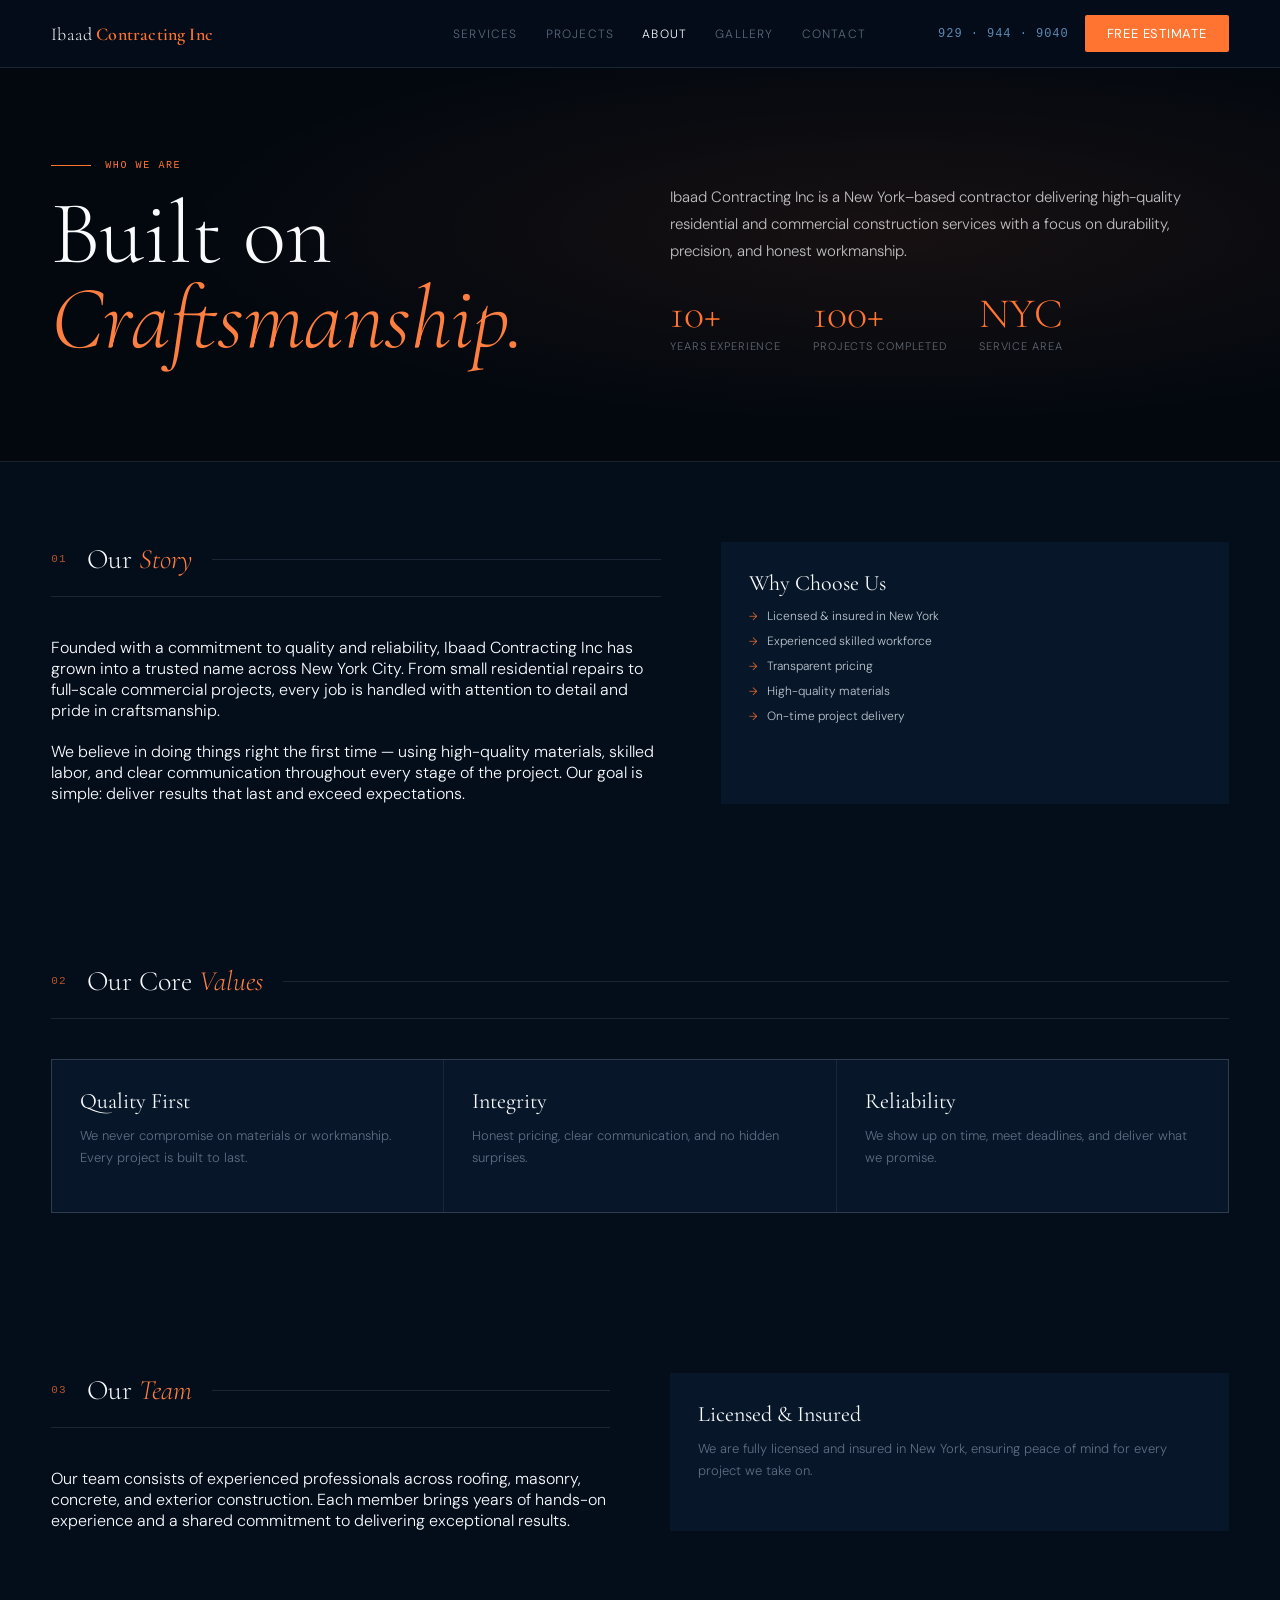
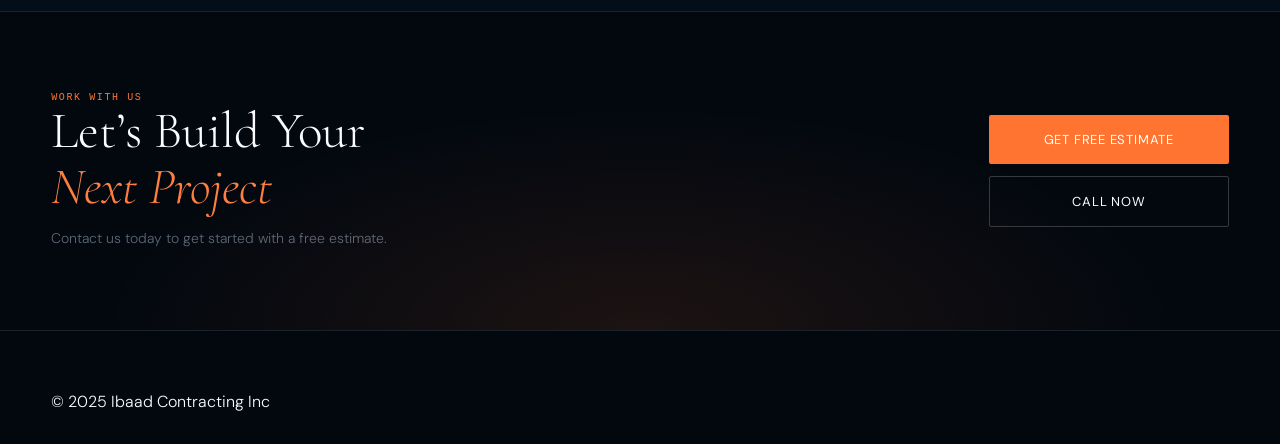
==== About.html @ 02fe4dc3 "other pages" ====
<!DOCTYPE html>
<html lang="en">
<head>
    <meta charset="UTF-8">
    <meta name="viewport" content="width=device-width, initial-scale=1.0">
    <title>About — Ibaad Contracting Inc</title>

    <!-- Fonts -->
    <link href="https://fonts.googleapis.com/css2?family=Cormorant+Garamond:wght@300;400;500;600&family=DM+Sans:wght@300;400;500&display=swap" rel="stylesheet">

    <!-- Icons -->
    <link rel="stylesheet" href="https://cdnjs.cloudflare.com/ajax/libs/font-awesome/6.5.0/css/all.min.css">

    <!-- Reuse styles -->
    <link rel="stylesheet" href="css/services.css">
</head>

<body>

<div id="progress"></div>

<!-- NAV -->
<nav>
    <div class="nav-i">
        <a href="index.html" class="logo">
            <span class="lt">Ibaad <b>Contracting Inc</b></span>
        </a>

        <div class="nav-links">
            <a href="services.html">Services</a>
            <a href="#">Projects</a>
            <a href="about.html" class="active">About</a>
            <a href="gallery.html">Gallery</a>
            <a href="contact.html">Contact</a>
        </div>

        <div class="nav-r">
            <a href="tel:9299449040" class="nav-tel">929 · 944 · 9040</a>
            <a href="contact.html" class="btn btn-p">Free Estimate</a>
        </div>
    </div>
</nav>

<!-- HERO -->
<section class="page-hero">
    <div class="page-hero-in">
        <div>
            <div class="ph-kicker">
                <div class="ph-kicker-line"></div>
                <span class="eyebrow">Who We Are</span>
            </div>
            <h1>Built on<br><em>Craftsmanship.</em></h1>
        </div>

        <div class="ph-right">
            <p>Ibaad Contracting Inc is a New York–based contractor delivering high-quality residential and commercial construction services with a focus on durability, precision, and honest workmanship.</p>

            <div class="ph-stats">
                <div>
                    <div class="ph-stat-n">10+</div>
                    <div class="ph-stat-l">Years Experience</div>
                </div>
                <div>
                    <div class="ph-stat-n">100+</div>
                    <div class="ph-stat-l">Projects Completed</div>
                </div>
                <div>
                    <div class="ph-stat-n">NYC</div>
                    <div class="ph-stat-l">Service Area</div>
                </div>
            </div>
        </div>
    </div>
</section>

<!-- STORY -->
<section class="svc-section">
    <div class="svc-in" style="display:grid;grid-template-columns:1.2fr 1fr;gap:60px">

        <div>
            <div class="cat-hdr">
                <span class="cat-num">01</span>
                <h2 class="cat-title">Our <em>Story</em></h2>
                <div class="cat-line"></div>
            </div>

            <p style="margin-bottom:20px">
                Founded with a commitment to quality and reliability, Ibaad Contracting Inc has grown into a trusted name across New York City. From small residential repairs to full-scale commercial projects, every job is handled with attention to detail and pride in craftsmanship.
            </p>

            <p>
                We believe in doing things right the first time — using high-quality materials, skilled labor, and clear communication throughout every stage of the project. Our goal is simple: deliver results that last and exceed expectations.
            </p>
        </div>

        <div class="svc-card">
            <div class="svc-body">
                <h3>Why Choose Us</h3>
                <div class="svc-bullets">
                    <div class="svc-bullet">Licensed & insured in New York</div>
                    <div class="svc-bullet">Experienced skilled workforce</div>
                    <div class="svc-bullet">Transparent pricing</div>
                    <div class="svc-bullet">High-quality materials</div>
                    <div class="svc-bullet">On-time project delivery</div>
                </div>
            </div>
        </div>

    </div>
</section>

<!-- VALUES -->
<section class="svc-section">
    <div class="svc-in">

        <div class="cat-hdr">
            <span class="cat-num">02</span>
            <h2 class="cat-title">Our Core <em>Values</em></h2>
            <div class="cat-line"></div>
        </div>

        <div class="svc-grid" style="grid-template-columns: repeat(3,1fr)">

            <div class="svc-card">
                <div class="svc-body">
                    <h3>Quality First</h3>
                    <p>We never compromise on materials or workmanship. Every project is built to last.</p>
                </div>
            </div>

            <div class="svc-card">
                <div class="svc-body">
                    <h3>Integrity</h3>
                    <p>Honest pricing, clear communication, and no hidden surprises.</p>
                </div>
            </div>

            <div class="svc-card">
                <div class="svc-body">
                    <h3>Reliability</h3>
                    <p>We show up on time, meet deadlines, and deliver what we promise.</p>
                </div>
            </div>

        </div>

    </div>
</section>

<!-- TEAM / TRUST -->
<section class="svc-section">
    <div class="svc-in" style="display:grid;grid-template-columns:1fr 1fr;gap:60px">

        <div>
            <div class="cat-hdr">
                <span class="cat-num">03</span>
                <h2 class="cat-title">Our <em>Team</em></h2>
                <div class="cat-line"></div>
            </div>

            <p>
                Our team consists of experienced professionals across roofing, masonry, concrete, and exterior construction. Each member brings years of hands-on experience and a shared commitment to delivering exceptional results.
            </p>
        </div>

        <div class="svc-card">
            <div class="svc-body">
                <h3>Licensed & Insured</h3>
                <p>We are fully licensed and insured in New York, ensuring peace of mind for every project we take on.</p>
            </div>
        </div>

    </div>
</section>

<!-- CTA -->
<section class="cta-strip">
    <div class="cta-strip-in">
        <div>
            <div class="eyebrow">Work With Us</div>
            <h2>Let’s Build Your<br><em>Next Project</em></h2>
            <p>Contact us today to get started with a free estimate.</p>
        </div>

        <div class="cta-strip-acts">
            <a href="contact.html" class="btn btn-p">Get Free Estimate</a>
            <a href="tel:9299449040" class="btn btn-ghost">Call Now</a>
        </div>
    </div>
</section>

<!-- FOOTER -->
<footer>
    <div class="foot-in">
        <div class="foot-bot">
            <span>© 2025 Ibaad Contracting Inc</span>
        </div>
    </div>
</footer>

<script src="js/services.js"></script>

</body>
</html>
---- css/services.css ----
:root {
            --obs: #03080F;
            --nd: #040D1A;
            --nm: #071628;
            --ns: #0A1E35;
            --nc: #0C2340;
            --nb: rgba(10, 80, 180, 0.18);
            --bv: #ff7430;
            --bm: #ff7530ea;
            --bp: #ed6724;
            --bg: rgba(10, 95, 255, 0.12);
            --gv: #ff7f40;
            --gm: #ed6724;
            --gg: rgba(0, 200, 150, 0.10);
            --w: #FAFCFF;
            --wd: rgba(240, 248, 255, 0.78);
            --wm: rgba(200, 220, 245, 0.45);
            --wf: rgba(180, 210, 240, 0.13);
            --lb: #5E8AB4;
            --serif: 'Cormorant Garamond', Georgia, serif;
            --sans: 'DM Sans', sans-serif;
            --mono: 'DM Mono', monospace;
            --gut: clamp(20px, 4vw, 72px);
            --max: 1400px;
        }

        *, *::before, *::after { box-sizing: border-box; margin: 0; padding: 0; }

        html { scroll-behavior: smooth; }

        body {
            background: var(--nd);
            color: var(--w);
            font-family: var(--sans);
            font-weight: 300;
            overflow-x: hidden;
        }

        /* ── PROGRESS ── */
        #progress {
            position: fixed; top: 0; left: 0; height: 2px;
            background: linear-gradient(90deg, var(--bv), var(--gv));
            z-index: 9999; width: 0; transition: width .1s;
        }

        /* ── NAV ── */
        nav {
            position: fixed; top: 0; left: 0; right: 0; z-index: 100;
            padding: 0 var(--gut);
            background: rgba(4, 13, 26, 0.85);
            backdrop-filter: blur(18px);
            border-bottom: 1px solid var(--wf);
            height: 68px; display: flex; align-items: center;
        }
        .nav-i {
            width: 100%; max-width: var(--max); margin: 0 auto;
            display: flex; align-items: center; gap: 40px;
        }
        .logo { text-decoration: none; }
        .lt { font-family: var(--serif); font-size: 18px; color: var(--w); letter-spacing: .01em; }
        .lt b { font-weight: 600; color: var(--bv); }
        .nav-links { display: flex; gap: 28px; margin-left: auto; }
        .nav-links a {
            font-size: 12px; letter-spacing: .1em; text-transform: uppercase;
            color: var(--wm); text-decoration: none; transition: color .2s;
        }
        .nav-links a:hover, .nav-links a.active { color: var(--w); }
        .nav-r { display: flex; align-items: center; gap: 16px; margin-left: 32px; }
        .nav-tel { font-family: var(--mono); font-size: 12px; color: var(--lb); text-decoration: none; letter-spacing: .08em; }
        .btn {
            display: inline-flex; align-items: center; gap: 8px;
            text-decoration: none; font-family: var(--sans); font-size: 13px;
            font-weight: 400; letter-spacing: .06em; text-transform: uppercase;
            border-radius: 2px; transition: all .25s; cursor: pointer; border: none;
        }
        .btn-p {
            background: var(--bv); color: #fff; padding: 10px 22px;
        }
        .btn-p:hover { background: var(--bp); transform: translateY(-1px); }
        .btn-ghost {
            background: transparent; color: var(--w);
            border: 1px solid rgba(255,255,255,0.2); padding: 10px 22px;
        }
        .btn-ghost:hover { border-color: var(--bv); color: var(--bv); }
        .arr::after { content: '→'; }

        /* ── PAGE HERO ── */
        .page-hero {
            position: relative; padding: 160px var(--gut) 100px;
            background: var(--obs); overflow: hidden;
            border-bottom: 1px solid var(--wf);
        }
        .page-hero::before {
            content: ''; position: absolute; inset: 0;
            background: radial-gradient(ellipse 80% 60% at 70% 50%, rgba(255,116,48,.08) 0%, transparent 70%);
        }
        .page-hero-in {
            max-width: var(--max); margin: 0 auto;
            display: grid; grid-template-columns: 1fr 1fr; gap: 60px; align-items: end;
        }
        .ph-kicker {
            display: flex; align-items: center; gap: 14px; margin-bottom: 20px;
        }
        .ph-kicker-line { width: 40px; height: 1px; background: var(--bv); }
        .eyebrow {
            font-family: var(--mono); font-size: 10px; letter-spacing: .16em;
            text-transform: uppercase; color: var(--bv);
        }
        .page-hero h1 {
            font-family: var(--serif); font-size: clamp(52px, 7vw, 96px);
            font-weight: 300; line-height: .95; color: var(--w);
        }
        .page-hero h1 em { font-style: italic; color: var(--gv); }
        .ph-right { padding-bottom: 8px; }
        .ph-right p { font-size: 15px; color: var(--wd); line-height: 1.8; margin-bottom: 28px; }
        .ph-stats { display: flex; gap: 32px; }
        .ph-stat-n {
            font-family: var(--serif); font-size: 42px; font-weight: 300; color: var(--bv); line-height: 1;
        }
        .ph-stat-l { font-size: 11px; color: var(--wm); letter-spacing: .08em; text-transform: uppercase; margin-top: 4px; }

        /* ── TICKER ── */
        .ticker {
            background: var(--nm); overflow: hidden; padding: 14px 0;
            border-top: 1px solid var(--wf); border-bottom: 1px solid var(--wf);
        }
        .t-track {
            display: flex; gap: 0; white-space: nowrap;
            animation: ticker 40s linear infinite;
            width: max-content;
        }
        .ticker:hover .t-track { animation-play-state: paused; }
        @keyframes ticker { 0% { transform: translateX(0); } 100% { transform: translateX(-50%); } }
        .t-item {
            display: inline-flex; align-items: center; gap: 0;
            font-family: var(--mono); font-size: 11px; letter-spacing: .1em;
            text-transform: uppercase; color: var(--wm); padding: 0 24px;
        }
        .td { width: 4px; height: 4px; background: var(--bv); border-radius: 50%; margin-right: 24px; flex-shrink: 0; }
        .tg { color: var(--bv); }

        /* ── FILTER BAR ── */
        .filter-bar {
            background: var(--nm); padding: 28px var(--gut);
            border-bottom: 1px solid var(--wf); position: sticky; top: 68px; z-index: 50;
        }
        .filter-in {
            max-width: var(--max); margin: 0 auto;
            display: flex; align-items: center; gap: 12px; flex-wrap: wrap;
        }
        .filter-lbl {
            font-family: var(--mono); font-size: 10px; letter-spacing: .12em;
            text-transform: uppercase; color: var(--wm); margin-right: 8px;
        }
        .filter-btn {
            background: transparent; border: 1px solid var(--wf); color: var(--wm);
            font-family: var(--mono); font-size: 10px; letter-spacing: .1em;
            text-transform: uppercase; padding: 7px 16px; border-radius: 2px;
            cursor: pointer; transition: all .2s;
        }
        .filter-btn:hover, .filter-btn.active {
            background: var(--bv); border-color: var(--bv); color: #fff;
        }

        /* ── SERVICES GRID ── */
        .svc-section { padding: 80px var(--gut); }
        .svc-in { max-width: var(--max); margin: 0 auto; }

        .svc-category {
            margin-bottom: 80px; opacity: 0; transform: translateY(30px);
            transition: opacity .7s ease, transform .7s ease;
        }
        .svc-category.visible { opacity: 1; transform: translateY(0); }
        .svc-category.hidden { display: none; }

        .cat-hdr {
            display: flex; align-items: center; gap: 20px; margin-bottom: 40px;
            padding-bottom: 20px; border-bottom: 1px solid var(--wf);
        }
        .cat-num {
            font-family: var(--mono); font-size: 11px; color: var(--bv);
            letter-spacing: .1em; opacity: .7;
        }
        .cat-title {
            font-family: var(--serif); font-size: 28px; font-weight: 300; color: var(--w);
        }
        .cat-title em { font-style: italic; color: var(--gv); }
        .cat-line { flex: 1; height: 1px; background: var(--wf); }

        /* ── SERVICE CARDS ── */
        .svc-grid {
            display: grid; grid-template-columns: repeat(3, 1fr); gap: 1px;
            background: var(--wf); border: 1px solid var(--wf);
        }
        .svc-card {
            background: var(--nm); position: relative; overflow: hidden;
            transition: background .3s; cursor: default;
        }
        .svc-card:hover { background: var(--ns); }
        .svc-card:hover .svc-photo { transform: scale(1.05); opacity: 1; }
        .svc-card:hover .svc-card-overlay { opacity: 1; }
        .svc-card:hover .svc-cta-row { opacity: 1; transform: translateY(0); }

        .svc-photo-wrap {
            position: relative; height: 200px; overflow: hidden;
        }
        .svc-photo {
            width: 100%; height: 100%; background-size: cover; background-position: center;
            transition: transform .6s ease, opacity .4s;
            opacity: .85;
            background-color: var(--ns);
        }
        .svc-photo-fallback {
            width: 100%; height: 100%; display: flex; align-items: center; justify-content: center;
            background: linear-gradient(135deg, var(--ns) 0%, var(--nc) 100%);
        }
        .svc-photo-fallback svg {
            width: 48px; height: 48px; stroke: var(--bv); stroke-width: 1; fill: none; opacity: .4;
        }
        .svc-card-overlay {
            position: absolute; inset: 0;
            background: linear-gradient(to top, rgba(4,13,26,.9) 0%, rgba(4,13,26,.3) 60%, transparent 100%);
            opacity: .7; transition: opacity .3s;
        }
        .svc-badge {
            position: absolute; top: 16px; left: 16px;
            font-family: var(--mono); font-size: 10px; letter-spacing: .1em;
            text-transform: uppercase; color: var(--bv);
            background: rgba(4,13,26,.85); border: 1px solid rgba(255,116,48,.3);
            padding: 4px 10px; border-radius: 2px;
        }

        .svc-body { padding: 28px 28px 24px; }
        .svc-icon-row { display: flex; align-items: center; gap: 14px; margin-bottom: 16px; }
        .svc-ico {
            width: 36px; height: 36px; display: flex; align-items: center; justify-content: center;
            border: 1px solid rgba(255,116,48,.25); border-radius: 2px; flex-shrink: 0;
        }
        .svc-ico svg { width: 18px; height: 18px; stroke: var(--bv); stroke-width: 1.5; fill: none; }
        .svc-no-label {
            font-family: var(--mono); font-size: 10px; color: var(--wm); letter-spacing: .1em;
        }
        .svc-card h3 {
            font-family: var(--serif); font-size: 22px; font-weight: 400; color: var(--w);
            line-height: 1.2; margin-bottom: 10px;
        }
        .svc-card p { font-size: 13px; color: var(--wm); line-height: 1.75; margin-bottom: 18px; }

        .svc-bullets { margin-bottom: 18px; }
        .svc-bullet {
            display: flex; align-items: flex-start; gap: 10px;
            font-size: 12px; color: var(--wd); line-height: 1.6; margin-bottom: 6px;
        }
        .svc-bullet::before {
            content: '→'; color: var(--bv); font-size: 11px; flex-shrink: 0; margin-top: 1px;
        }

        .svc-tags { display: flex; flex-wrap: wrap; gap: 6px; margin-bottom: 20px; }
        .svc-tag {
            font-family: var(--mono); font-size: 9px; letter-spacing: .08em;
            text-transform: uppercase; color: var(--wm);
            border: 1px solid var(--wf); padding: 4px 10px; border-radius: 2px;
        }

        .svc-cta-row {
            display: flex; align-items: center; justify-content: space-between;
            border-top: 1px solid var(--wf); padding-top: 18px;
            opacity: 0; transform: translateY(6px); transition: all .3s ease;
        }
        .svc-card:hover .svc-cta-row { opacity: 1; transform: translateY(0); }
        .svc-cta-link {
            font-family: var(--mono); font-size: 10px; letter-spacing: .1em;
            text-transform: uppercase; color: var(--bv); text-decoration: none;
            display: flex; align-items: center; gap: 6px; transition: gap .2s;
        }
        .svc-cta-link:hover { gap: 10px; }
        .svc-avail { font-size: 10px; color: var(--wm); }
        .svc-avail span { color: #4ade80; }

        /* ── FEATURED LARGE CARD ── */
        .svc-grid.featured { grid-template-columns: 1fr 1fr; }
        .svc-card.large .svc-photo-wrap { height: 300px; }

        /* ── PROCESS STRIP ── */
        .proc-strip {
            background: var(--obs); padding: 80px var(--gut);
            border-top: 1px solid var(--wf); border-bottom: 1px solid var(--wf);
        }
        .proc-strip-in {
            max-width: var(--max); margin: 0 auto;
        }
        .proc-strip-hdr {
            text-align: center; margin-bottom: 60px;
        }
        .proc-strip-hdr h2 {
            font-family: var(--serif); font-size: clamp(36px, 4vw, 56px);
            font-weight: 300; color: var(--w); margin-top: 12px;
        }
        .proc-strip-hdr h2 em { font-style: italic; color: var(--gv); }
        .proc-steps {
            display: grid; grid-template-columns: repeat(5, 1fr); gap: 0;
            position: relative;
        }
        .proc-steps::before {
            content: ''; position: absolute; top: 24px; left: 10%; right: 10%;
            height: 1px; background: linear-gradient(90deg, transparent, var(--wf) 20%, var(--bv) 50%, var(--wf) 80%, transparent);
        }
        .proc-step-item {
            display: flex; flex-direction: column; align-items: center;
            text-align: center; padding: 0 20px;
        }
        .proc-node-wrap {
            width: 48px; height: 48px; border-radius: 50%;
            border: 1px solid var(--wf); background: var(--nd);
            display: flex; align-items: center; justify-content: center;
            margin-bottom: 20px; position: relative; z-index: 1;
            transition: all .3s;
        }
        .proc-node-wrap.done { border-color: var(--bv); background: rgba(255,116,48,.1); }
        .proc-node-wrap svg { width: 20px; height: 20px; stroke: var(--wm); stroke-width: 1.5; fill: none; }
        .proc-node-wrap.done svg { stroke: var(--bv); }
        .proc-sn { font-family: var(--mono); font-size: 9px; color: var(--bv); letter-spacing: .1em; margin-bottom: 6px; }
        .proc-st { font-family: var(--serif); font-size: 16px; color: var(--w); margin-bottom: 6px; }
        .proc-sd { font-size: 11px; color: var(--wm); line-height: 1.6; }

        /* ── FAQ SECTION ── */
        .faq-section {
            padding: 80px var(--gut); background: var(--nm);
        }
        .faq-in { max-width: 900px; margin: 0 auto; }
        .faq-hdr { margin-bottom: 50px; }
        .faq-hdr h2 {
            font-family: var(--serif); font-size: clamp(36px, 4vw, 54px);
            font-weight: 300; color: var(--w); margin-top: 12px;
        }
        .faq-hdr h2 em { font-style: italic; color: var(--gv); }

        .faq-item {
            border-bottom: 1px solid var(--wf); overflow: hidden;
        }
        .faq-q {
            display: flex; align-items: center; justify-content: space-between;
            padding: 22px 0; cursor: pointer; gap: 20px;
        }
        .faq-q-text {
            font-family: var(--serif); font-size: 20px; font-weight: 400; color: var(--wd);
            transition: color .2s;
        }
        .faq-q:hover .faq-q-text { color: var(--w); }
        .faq-icon {
            width: 28px; height: 28px; border: 1px solid var(--wf); border-radius: 2px;
            display: flex; align-items: center; justify-content: center; flex-shrink: 0;
            transition: all .3s; font-size: 16px; color: var(--bv);
        }
        .faq-item.open .faq-icon { background: var(--bv); color: #fff; border-color: var(--bv); transform: rotate(45deg); }
        .faq-a {
            max-height: 0; overflow: hidden; transition: max-height .4s ease, padding .3s ease;
            font-size: 13px; color: var(--wm); line-height: 1.85;
        }
        .faq-item.open .faq-a { max-height: 200px; padding-bottom: 20px; }

        /* ── CTA STRIP ── */
        .cta-strip {
            padding: 80px var(--gut); background: var(--obs);
            border-top: 1px solid var(--wf); position: relative; overflow: hidden;
        }
        .cta-strip::before {
            content: ''; position: absolute; inset: 0;
            background: radial-gradient(ellipse 60% 100% at 50% 100%, rgba(255,116,48,.1) 0%, transparent 70%);
            pointer-events: none;
        }
        .cta-strip-in {
            max-width: var(--max); margin: 0 auto;
            display: flex; align-items: center; justify-content: space-between; gap: 40px;
        }
        .cta-strip h2 {
            font-family: var(--serif); font-size: clamp(32px, 4vw, 52px);
            font-weight: 300; color: var(--w); line-height: 1.1;
        }
        .cta-strip h2 em { font-style: italic; color: var(--gv); }
        .cta-strip p { font-size: 14px; color: var(--wm); margin-top: 10px; max-width: 420px; line-height: 1.75; }
        .cta-strip-acts { display: flex; flex-direction: column; gap: 12px; flex-shrink: 0; }
        .cta-strip-acts .btn { width: 240px; justify-content: center; font-size: 13px; padding: 16px 30px; }

        /* ── FOOTER ── */
        footer {
            background: var(--obs); border-top: 1px solid var(--wf);
            padding: 60px var(--gut) 32px;
        }
        .foot-in { max-width: var(--max); margin: 0 auto; }
        .foot-top { display: grid; grid-template-columns: 1fr 2fr; gap: 60px; margin-bottom: 40px; padding-bottom: 40px; border-bottom: 1px solid var(--wf); }
        .foot-brand p { font-size: 13px; color: var(--wm); line-height: 1.75; margin-top: 16px; max-width: 280px; }
        .foot-links { display: grid; grid-template-columns: repeat(4, 1fr); gap: 32px; }
        .fcol h5 { font-family: var(--mono); font-size: 10px; letter-spacing: .12em; text-transform: uppercase; color: var(--bv); margin-bottom: 16px; }
        .fcol a { display: block; font-size: 13px; color: var(--wm); text-decoration: none; margin-bottom: 8px; transition: color .2s; }
        .fcol a:hover { color: var(--w); }
        .foot-bot { display: flex; align-items: center; justify-content: space-between; }
        .foot-copy { font-size: 11px; color: var(--wm); }
        .social-icons { display: flex; gap: 14px; }
        .social-icons a {
            width: 34px; height: 34px; border: 1px solid var(--wf); border-radius: 2px;
            display: flex; align-items: center; justify-content: center;
            color: var(--wm); font-size: 13px; text-decoration: none; transition: all .2s;
        }
        .social-icons a:hover { border-color: var(--bv); color: var(--bv); }

        /* ── ANIMATIONS ── */
        .reveal { opacity: 0; transform: translateY(30px); transition: opacity .7s ease, transform .7s ease; }
        .reveal.visible { opacity: 1; transform: translateY(0); }

        @media (max-width: 900px) {
            .page-hero-in { grid-template-columns: 1fr; }
            .ph-right { display: none; }
            .svc-grid { grid-template-columns: 1fr 1fr; }
            .svc-grid.featured { grid-template-columns: 1fr; }
            .proc-steps { grid-template-columns: 1fr 1fr; gap: 30px; }
            .proc-steps::before { display: none; }
            .cta-strip-in { flex-direction: column; }
            .foot-top { grid-template-columns: 1fr; }
            .foot-links { grid-template-columns: repeat(2, 1fr); }
            .nav-links { display: none; }
        }
        @media (max-width: 600px) {
            .svc-grid { grid-template-columns: 1fr; }
            .filter-bar { display: none; }
        }
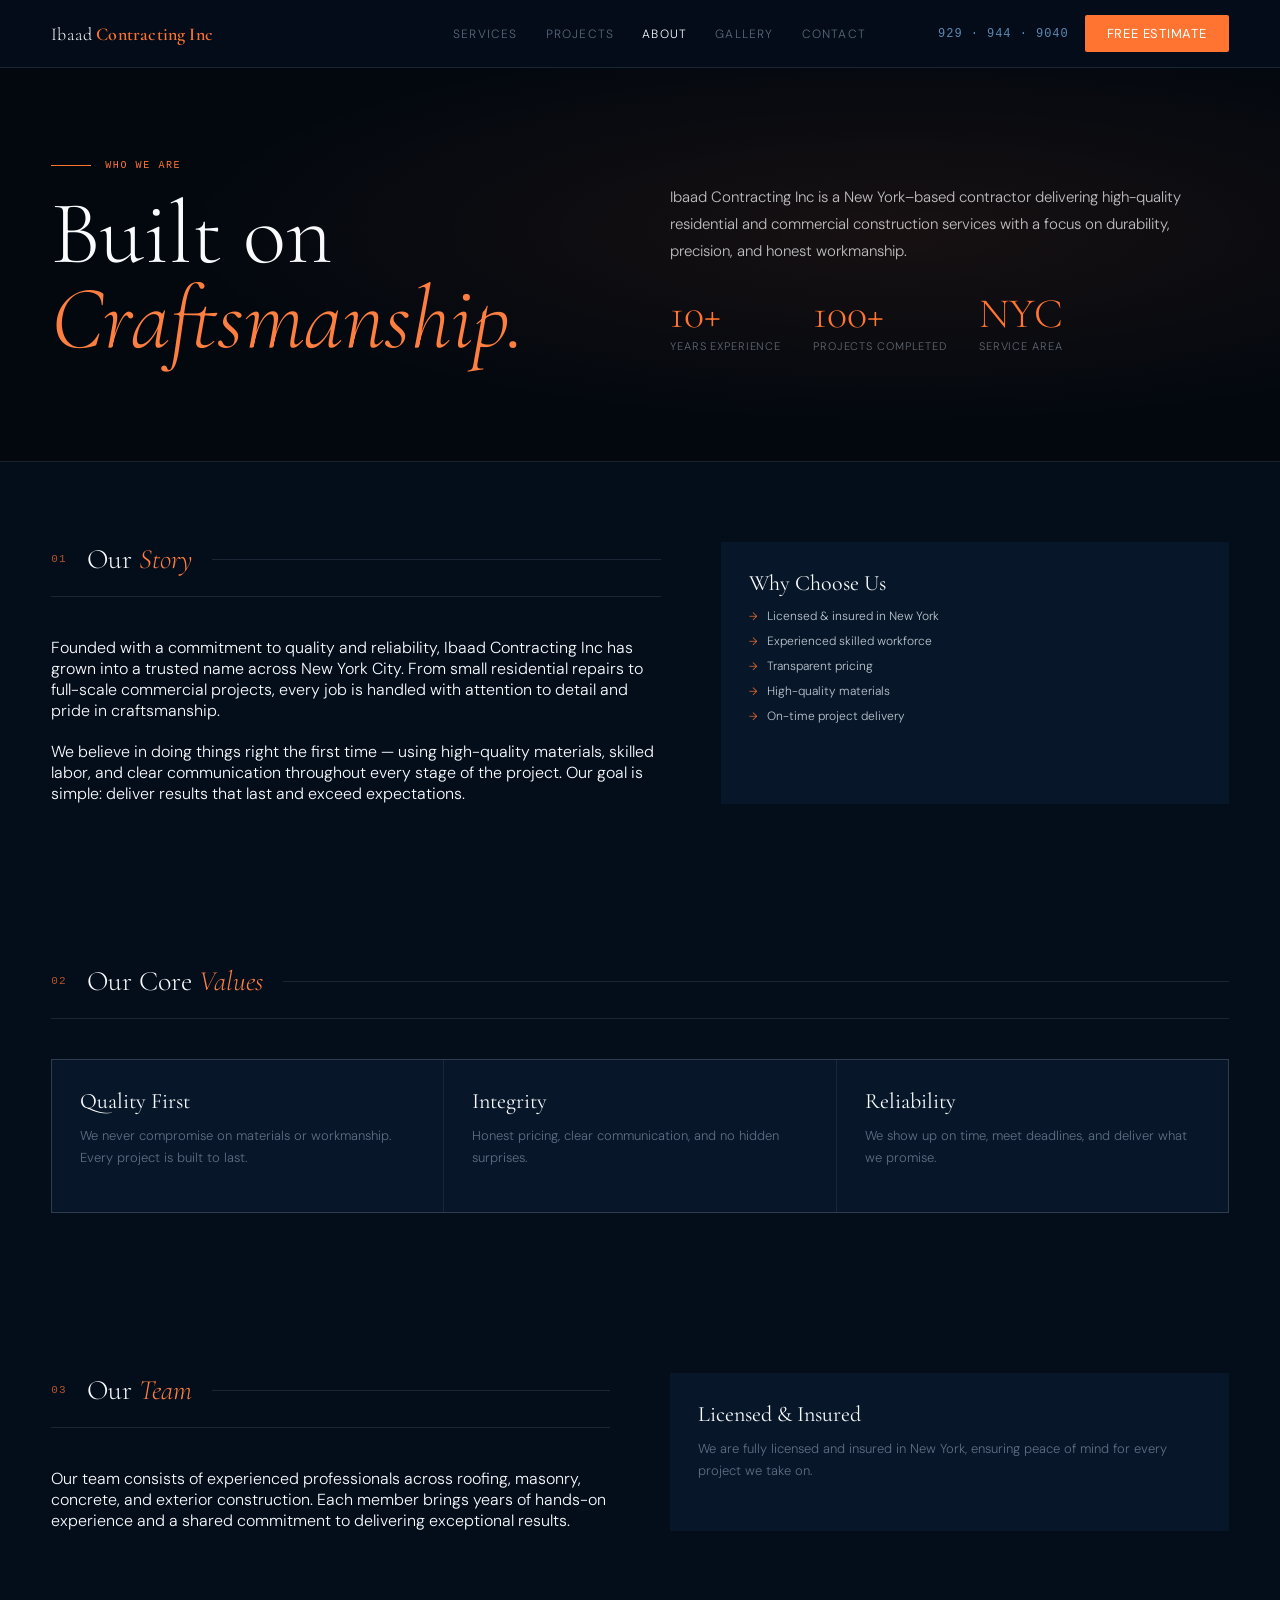
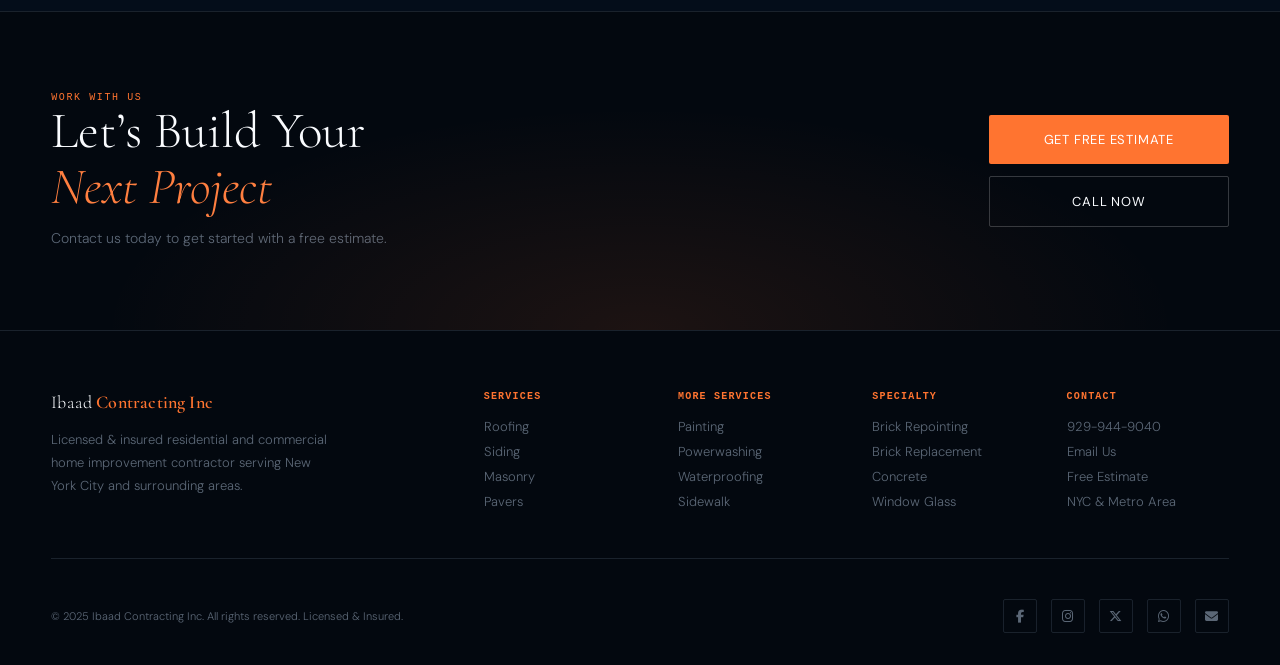
==== commit e1cbbdf8: "footer" ====
--- a/About.html
+++ b/About.html
@@ -190,14 +190,48 @@
 </section>
 
 <!-- FOOTER -->
-<footer>
-    <div class="foot-in">
-        <div class="foot-bot">
-            <span>© 2025 Ibaad Contracting Inc</span>
-        </div>
-    </div>
-</footer>
-
+ <footer>
+        <div class="foot-in">
+            <div class="foot-top">
+                <div class="foot-brand">
+                    <div class="logo"><span class="lt">Ibaad <b>Contracting Inc</b></span></div>
+                    <p>Licensed &amp; insured residential and commercial home improvement contractor serving New York City and surrounding areas.</p>
+                </div>
+                <div class="foot-links">
+                    <div class="fcol">
+                        <h5>Services</h5>
+                        <a href="#">Roofing</a><a href="#">Siding</a><a href="#">Masonry</a><a href="#">Pavers</a>
+                    </div>
+                    <div class="fcol">
+                        <h5>More Services</h5>
+                        <a href="#">Painting</a><a href="#">Powerwashing</a><a href="#">Waterproofing</a><a href="#">Sidewalk</a>
+                    </div>
+                    <div class="fcol">
+                        <h5>Specialty</h5>
+                        <a href="#">Brick Repointing</a><a href="#">Brick Replacement</a><a href="#">Concrete</a><a href="#">Window Glass</a>
+                    </div>
+                    <div class="fcol">
+                        <h5>Contact</h5>
+                        <a href="tel:9299449040">929-944-9040</a>
+                      
+                        <a href="mailto:ibaadcontractingcorp@gmail.com">Email Us</a>
+                        <a href="#">Free Estimate</a>
+                        <a href="#">NYC &amp; Metro Area</a>
+                    </div>
+                </div>
+            </div>
+            <div class="foot-bot">
+                <span class="foot-copy">© 2025 Ibaad Contracting Inc. All rights reserved. Licensed &amp; Insured.</span>
+                <div class="social-icons">
+                    <a href="#" target="_blank"><i class="fab fa-facebook-f"></i></a>
+                    <a href="#" target="_blank"><i class="fab fa-instagram"></i></a>
+                    <a href="#" target="_blank"><i class="fab fa-x-twitter"></i></a>
+                    <a href="#" target="_blank"><i class="fab fa-whatsapp"></i></a>
+                    <a href="mailto:ibaadcontractingcorp@gmail.com"><i class="fas fa-envelope"></i></a>
+                </div>
+            </div>
+        </div>
+    </footer>
 <script src="js/services.js"></script>
 
 </body>
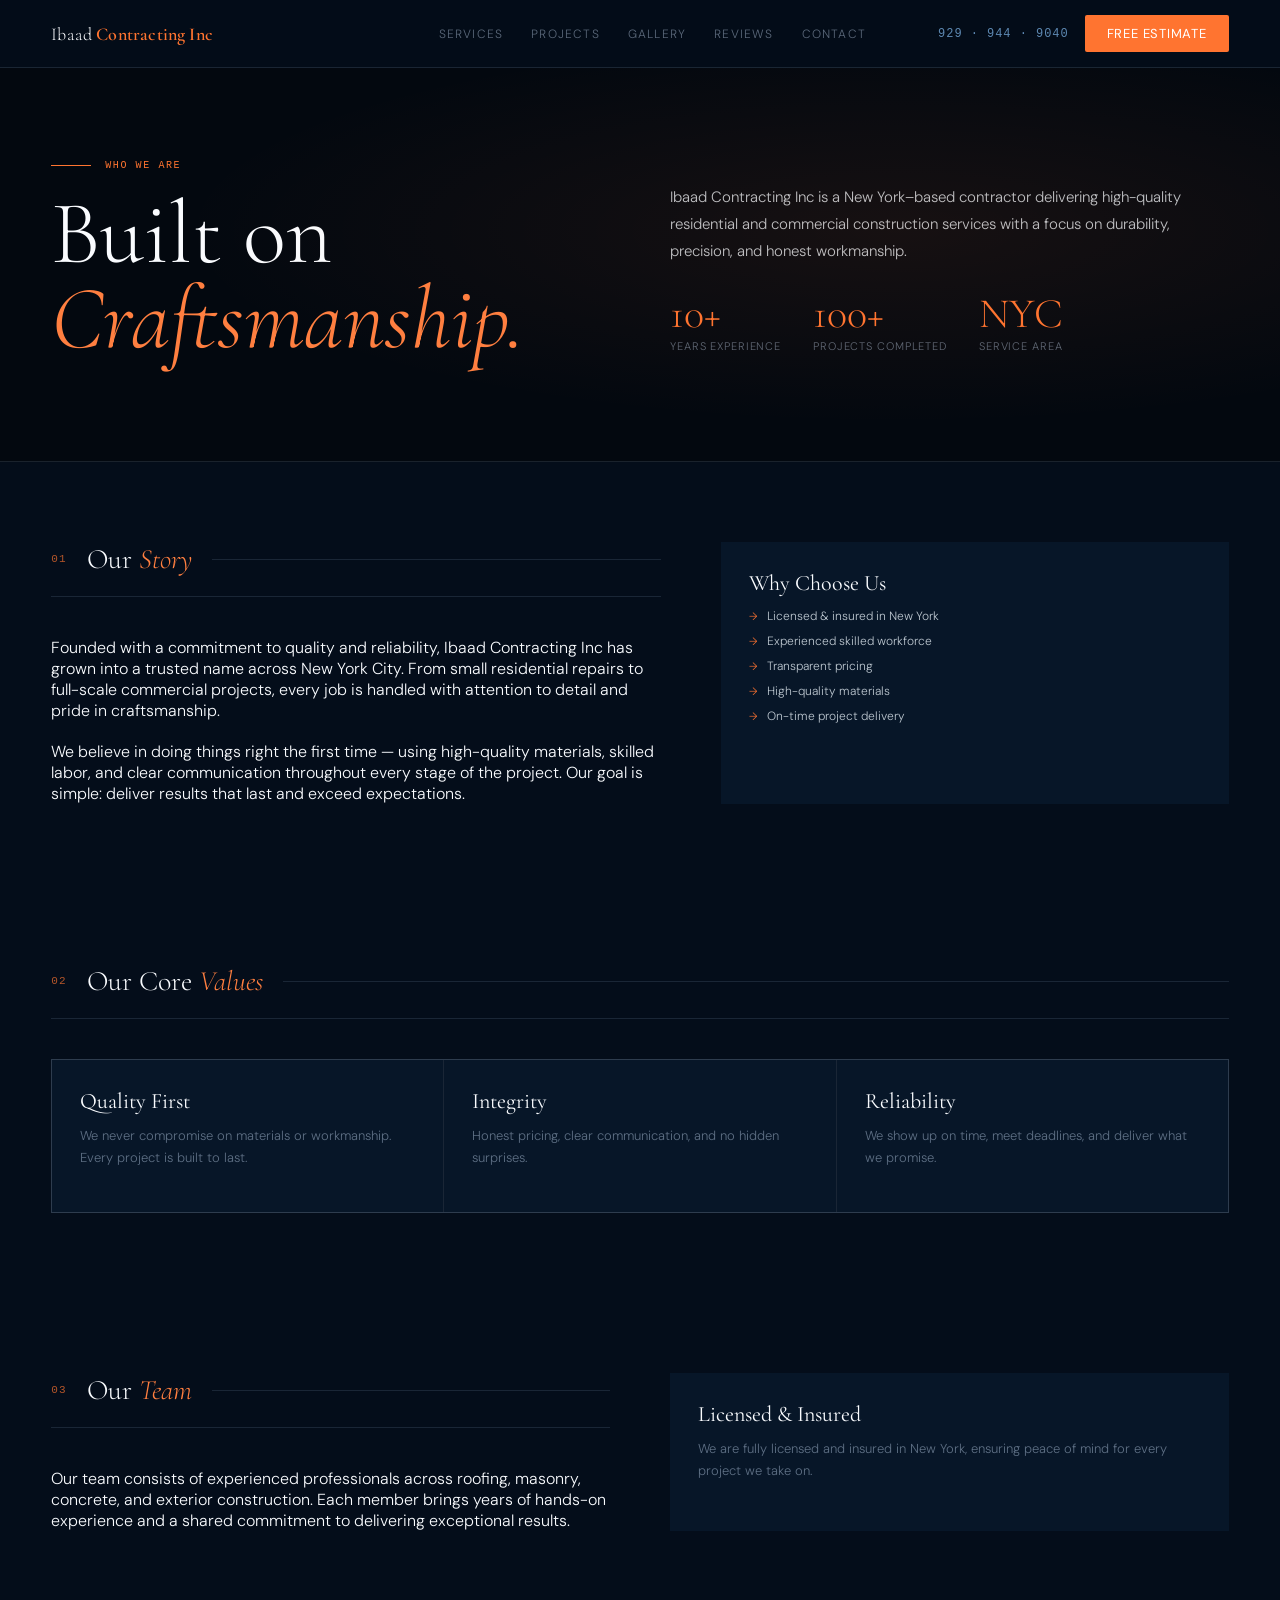
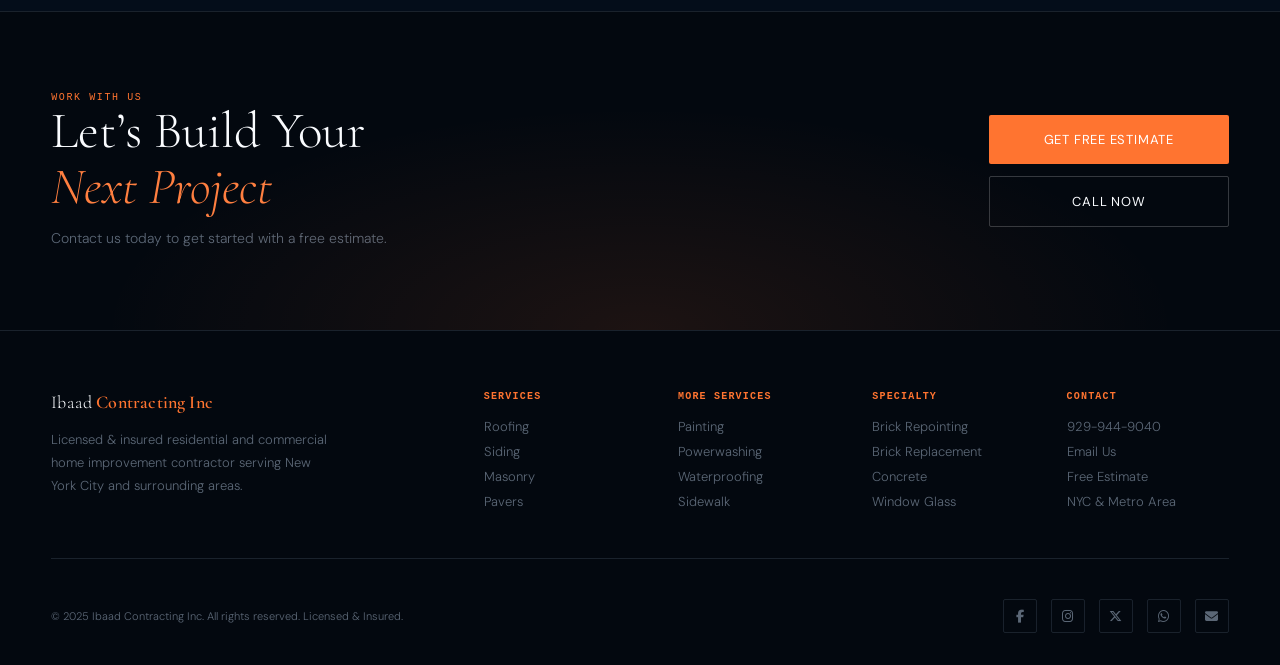
==== commit 15fab964: "nav links" ====
--- a/About.html
+++ b/About.html
@@ -27,11 +27,12 @@
         </a>
 
         <div class="nav-links">
-            <a href="services.html">Services</a>
-            <a href="#">Projects</a>
-            <a href="about.html" class="active">About</a>
-            <a href="gallery.html">Gallery</a>
-            <a href="contact.html">Contact</a>
+                    <a href="services.html">Services</a>
+                <a href="projects.html">Projects</a>
+                <a href="About.html" class="active>About</a>
+                <a href="gallery.html">Gallery</a>
+                <a href="#">Reviews</a>
+                <a href="contact.html">Contact</a>
         </div>
 
         <div class="nav-r">
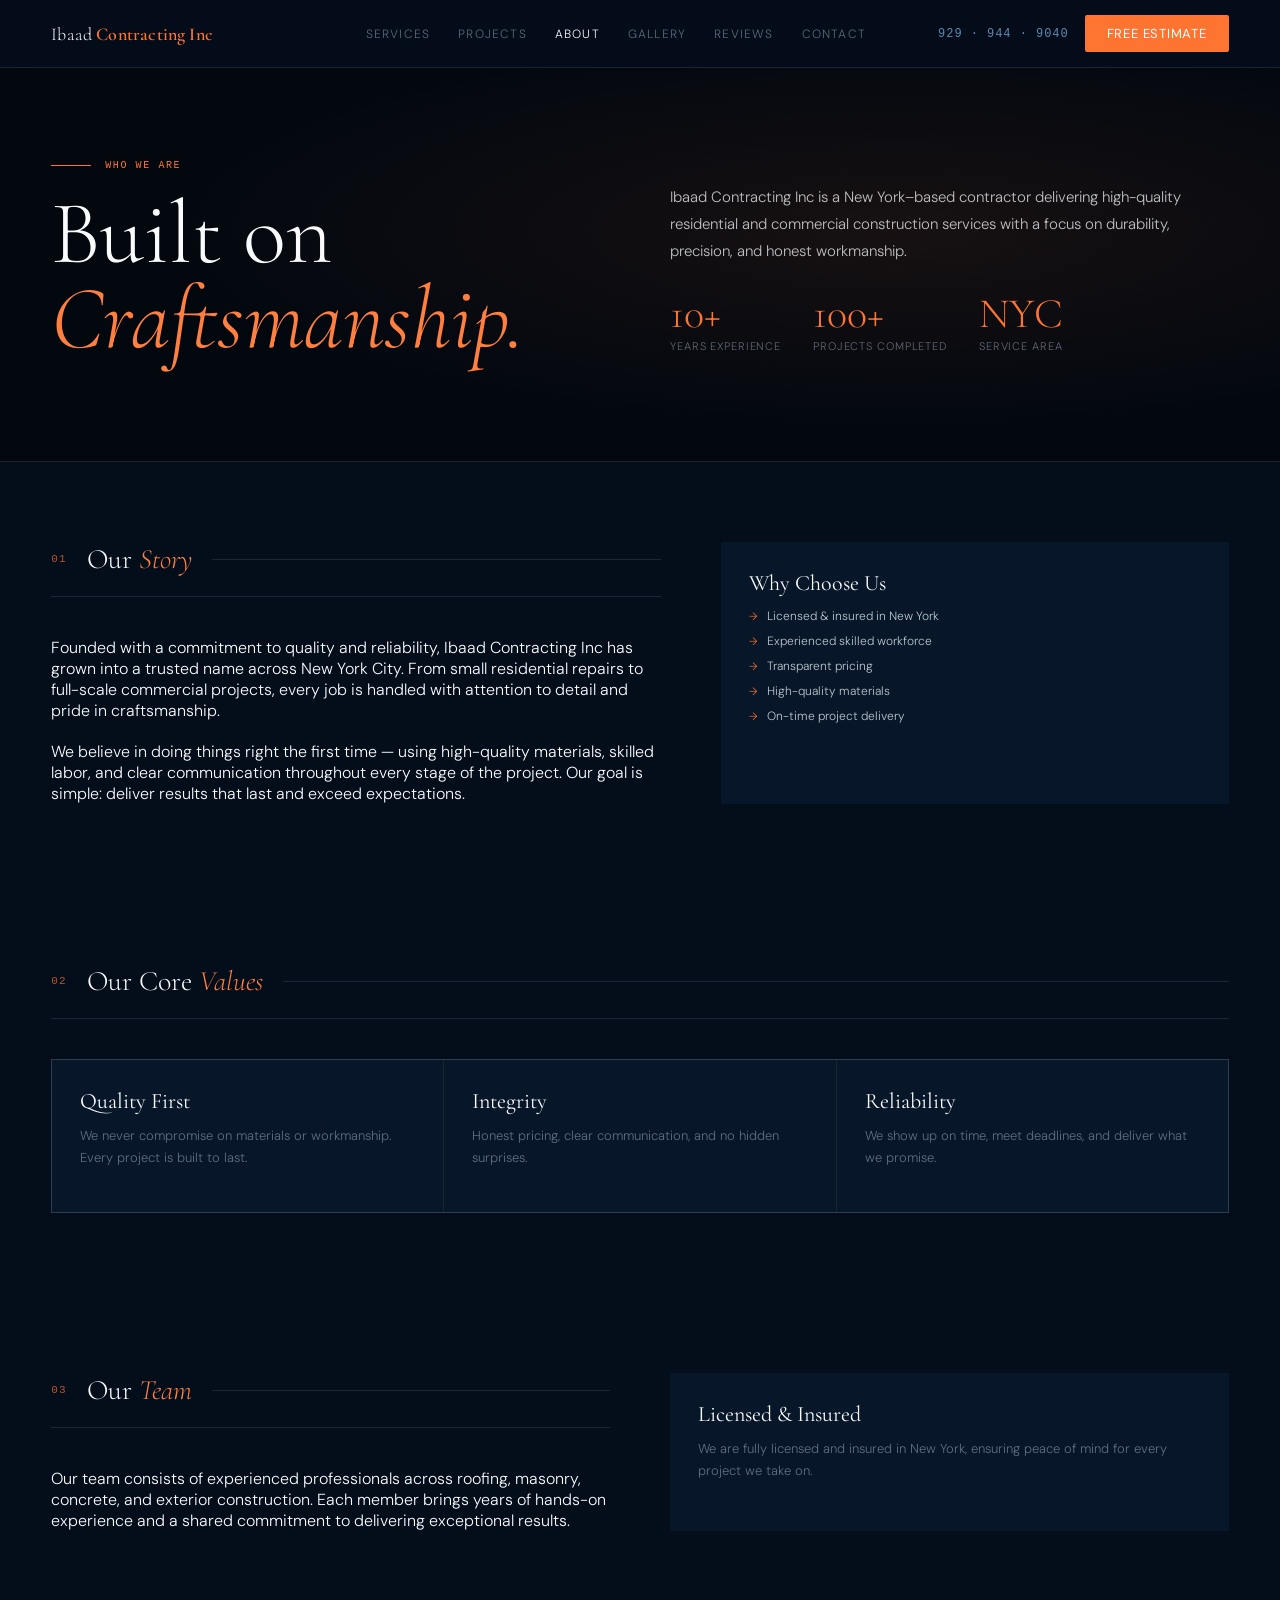
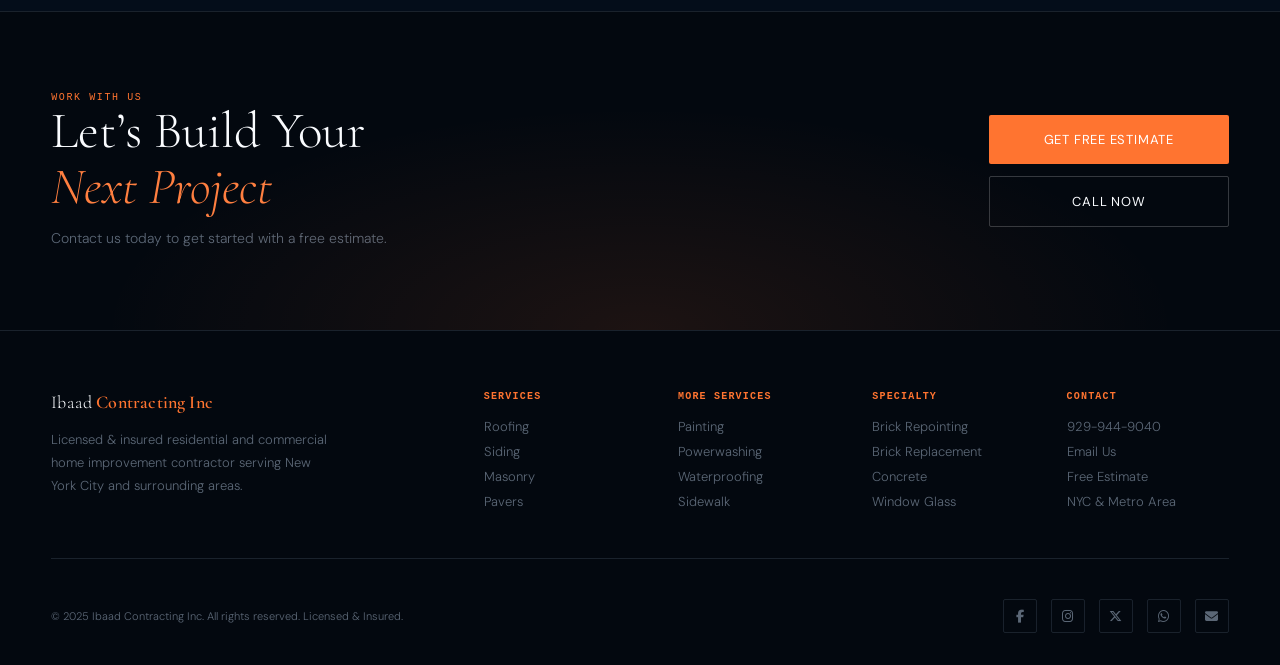
==== commit c1832846: "changes" ====
--- a/About.html
+++ b/About.html
@@ -29,7 +29,7 @@
         <div class="nav-links">
                     <a href="services.html">Services</a>
                 <a href="projects.html">Projects</a>
-                <a href="About.html" class="active>About</a>
+                <a href="about.html" class="active">About</a>
                 <a href="gallery.html">Gallery</a>
                 <a href="#">Reviews</a>
                 <a href="contact.html">Contact</a>
